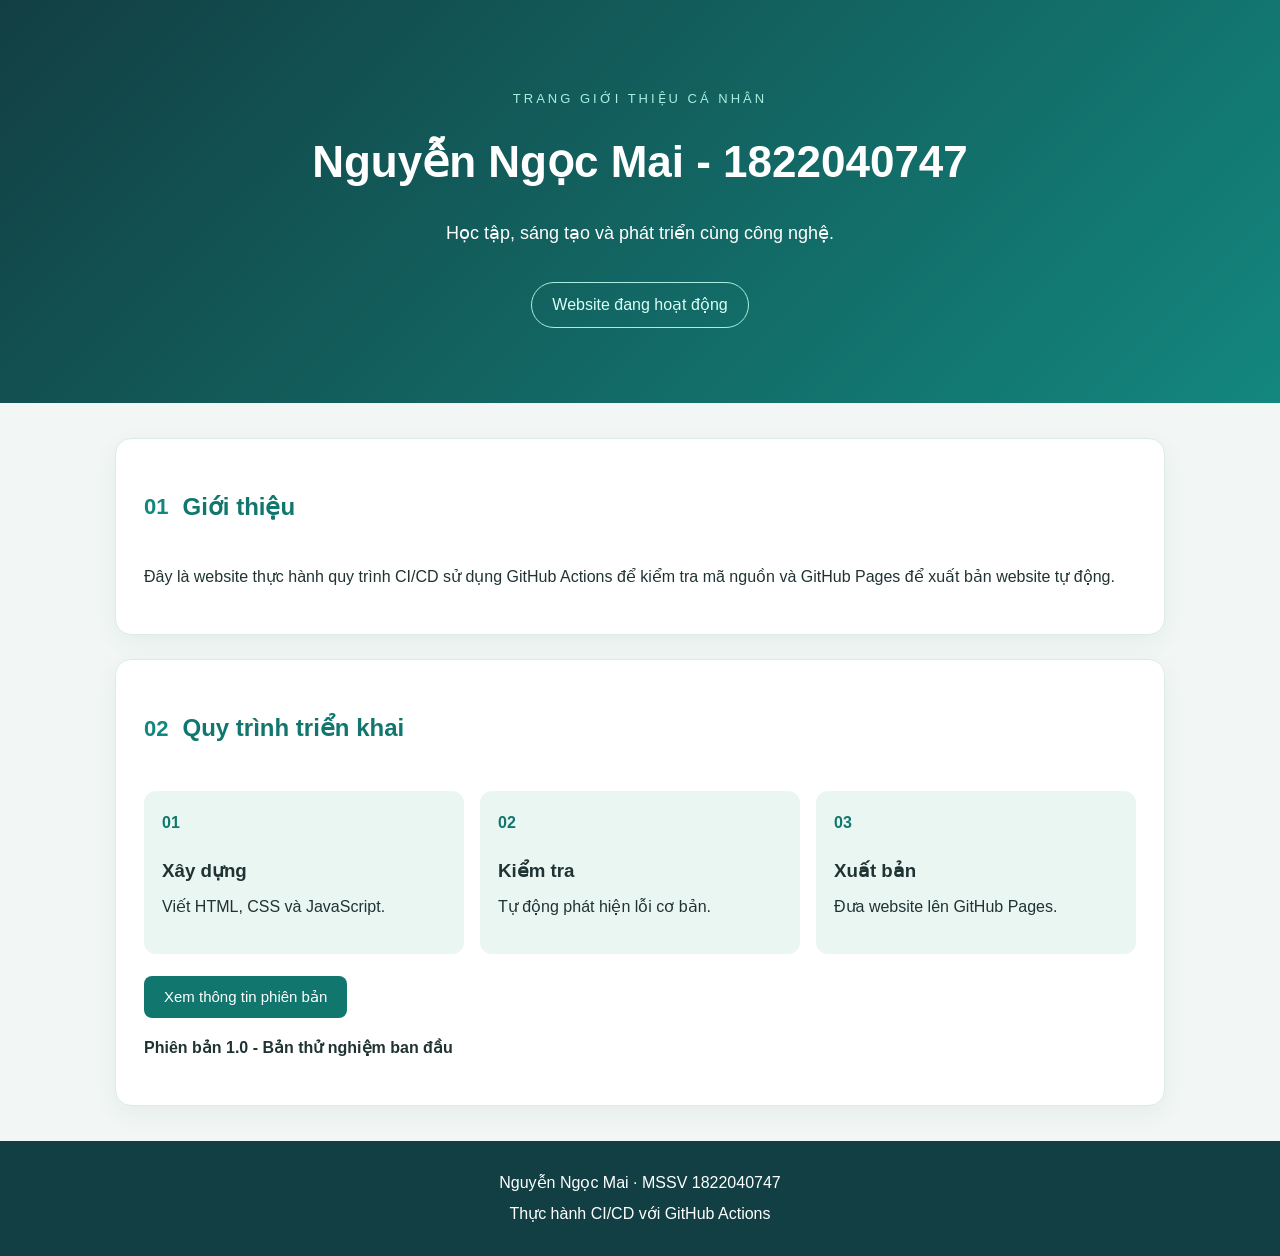
==== index.html @ bb543530 "Tao website ho so sinh vien" ====
<!DOCTYPE html>
<html lang="vi">
<head>
    <meta charset="UTF-8">
    <meta name="viewport" content="width=device-width, initial-scale=1.0">
    <title>Hồ sơ sinh viên - Nguyễn Ngọc Mai</title>
    <link rel="stylesheet" href="style.css">
    <script src="script.js" defer></script>
</head>
<body>
    <header class="hero">
        <div class="hero-content">
            <p class="eyebrow">TRANG GIỚI THIỆU CÁ NHÂN</p>
            <h1>Nguyễn Ngọc Mai - 1822040747</h1>
            <p class="subtitle">
                Học tập, sáng tạo và phát triển cùng công nghệ.
            </p>
            <span class="status" id="website-status">
                Website đang hoạt động
            </span>
        </div>
    </header>

    <main class="container">
        <section class="profile-card">
            <div class="section-heading">
                <span class="number">01</span>
                <h2>Giới thiệu</h2>
            </div>
            <p>
                Đây là website thực hành quy trình CI/CD sử dụng
                GitHub Actions để kiểm tra mã nguồn và GitHub Pages
                để xuất bản website tự động.
            </p>
        </section>

        <section class="profile-card">
            <div class="section-heading">
                <span class="number">02</span>
                <h2>Quy trình triển khai</h2>
            </div>

            <div class="steps">
                <div class="step">
                    <span>01</span>
                    <h3>Xây dựng</h3>
                    <p>Viết HTML, CSS và JavaScript.</p>
                </div>
                <div class="step">
                    <span>02</span>
                    <h3>Kiểm tra</h3>
                    <p>Tự động phát hiện lỗi cơ bản.</p>
                </div>
                <div class="step">
                    <span>03</span>
                    <h3>Xuất bản</h3>
                    <p>Đưa website lên GitHub Pages.</p>
                </div>
            </div>

            <button id="version-button" type="button">
                Xem thông tin phiên bản
            </button>
            <p id="version-info" aria-live="polite">
                Phiên bản 1.0 - Bản thử nghiệm ban đầu
            </p>
        </section>
    </main>

    <footer>
        <p>Nguyễn Ngọc Mai · MSSV 1822040747</p>
        <p>Thực hành CI/CD với GitHub Actions</p>
    </footer>
</body>
</html>
---- style.css ----
/* Thiết lập giao diện chung cho trang */
* {
    box-sizing: border-box;
}

body {
    margin: 0;
    font-family: Arial, Helvetica, sans-serif;
    color: #203333;
    background: #f2f7f5;
    line-height: 1.7;
}

.hero {
    padding: 75px 24px;
    background: linear-gradient(135deg, #123f43, #13877e);
    color: #ffffff;
    text-align: center;
}

.hero-content {
    max-width: 1000px;
    margin: auto;
}

.eyebrow {
    letter-spacing: 3px;
    font-size: 13px;
    color: #a9eee0;
}

h1 {
    margin: 15px 0;
    font-size: clamp(28px, 4vw, 44px);
}

.subtitle {
    font-size: 18px;
}

.status {
    display: inline-block;
    margin-top: 16px;
    padding: 8px 20px;
    border: 1px solid #a9eee0;
    border-radius: 24px;
    color: #d8fff6;
}

.container {
    width: min(1050px, 92%);
    margin: 35px auto;
}

.profile-card {
    padding: 28px;
    margin-bottom: 24px;
    background: #ffffff;
    border: 1px solid #dcebe6;
    border-radius: 16px;
    box-shadow: 0 8px 25px rgba(18, 63, 67, 0.06);
}

.section-heading {
    display: flex;
    align-items: center;
    gap: 14px;
}

.section-heading h2 {
    color: #11776e;
}

.number {
    color: #13877e;
    font-size: 22px;
    font-weight: bold;
}

.steps {
    display: grid;
    grid-template-columns: repeat(3, 1fr);
    gap: 16px;
    margin: 22px 0;
}

.step {
    padding: 18px;
    background: #eaf6f2;
    border-radius: 12px;
}

.step span {
    color: #11776e;
    font-weight: bold;
}

.step h3 {
    margin-bottom: 6px;
}

.step p {
    margin-top: 0;
}

button {
    padding: 12px 20px;
    border: none;
    border-radius: 8px;
    background: #11776e;
    color: white;
    font-size: 15px;
    cursor: pointer;
}

button:hover {
    background: #0c5d56;
}

#version-info {
    font-weight: bold;
}

footer {
    padding: 24px;
    text-align: center;
    background: #123f43;
    color: #ffffff;
}

footer p {
    margin: 4px;
}

@media (max-width: 650px) {
    .steps {
        grid-template-columns: 1fr;
    }

    .profile-card {
        padding: 20px;
    }
}
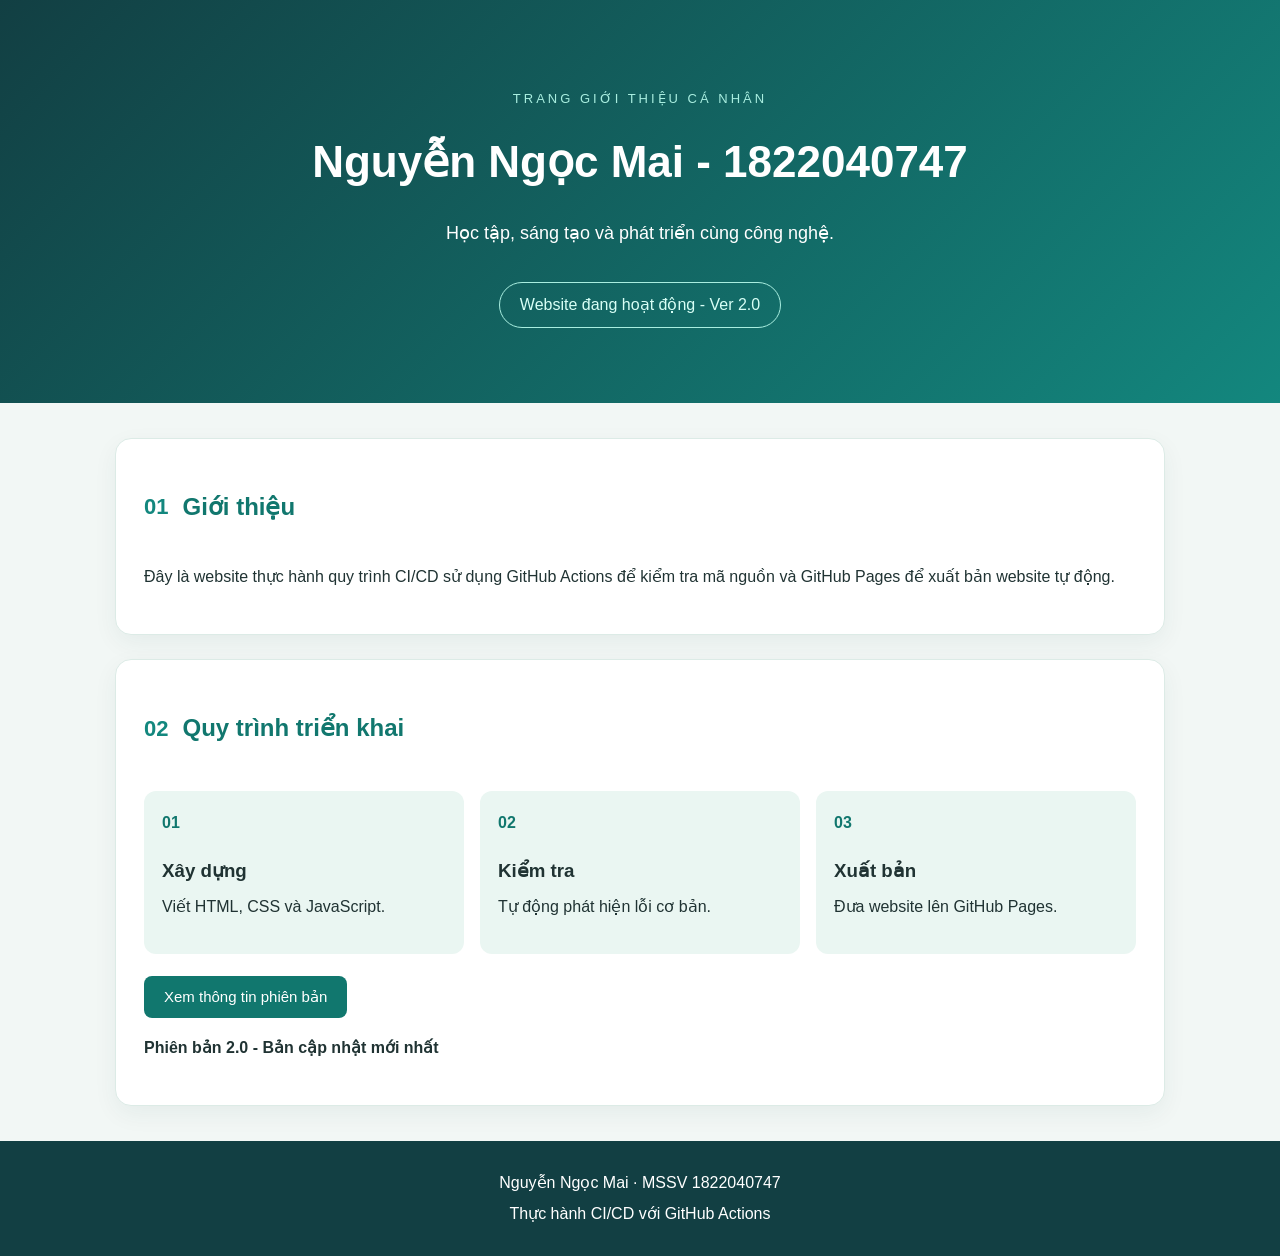
==== commit 1bfa9073: "Sua title va cap nhat website phien ban 2.0" ====
--- a/index.html
+++ b/index.html
@@ -17,7 +17,7 @@
                 Học tập, sáng tạo và phát triển cùng công nghệ.
             </p>
             <span class="status" id="website-status">
-                Website đang hoạt động
+                Website đang hoạt động - Ver 2.0
             </span>
         </div>
     </header>
@@ -63,7 +63,7 @@
                 Xem thông tin phiên bản
             </button>
             <p id="version-info" aria-live="polite">
-                Phiên bản 1.0 - Bản thử nghiệm ban đầu
+                Phiên bản 2.0 - Bản cập nhật mới nhất
             </p>
         </section>
     </main>
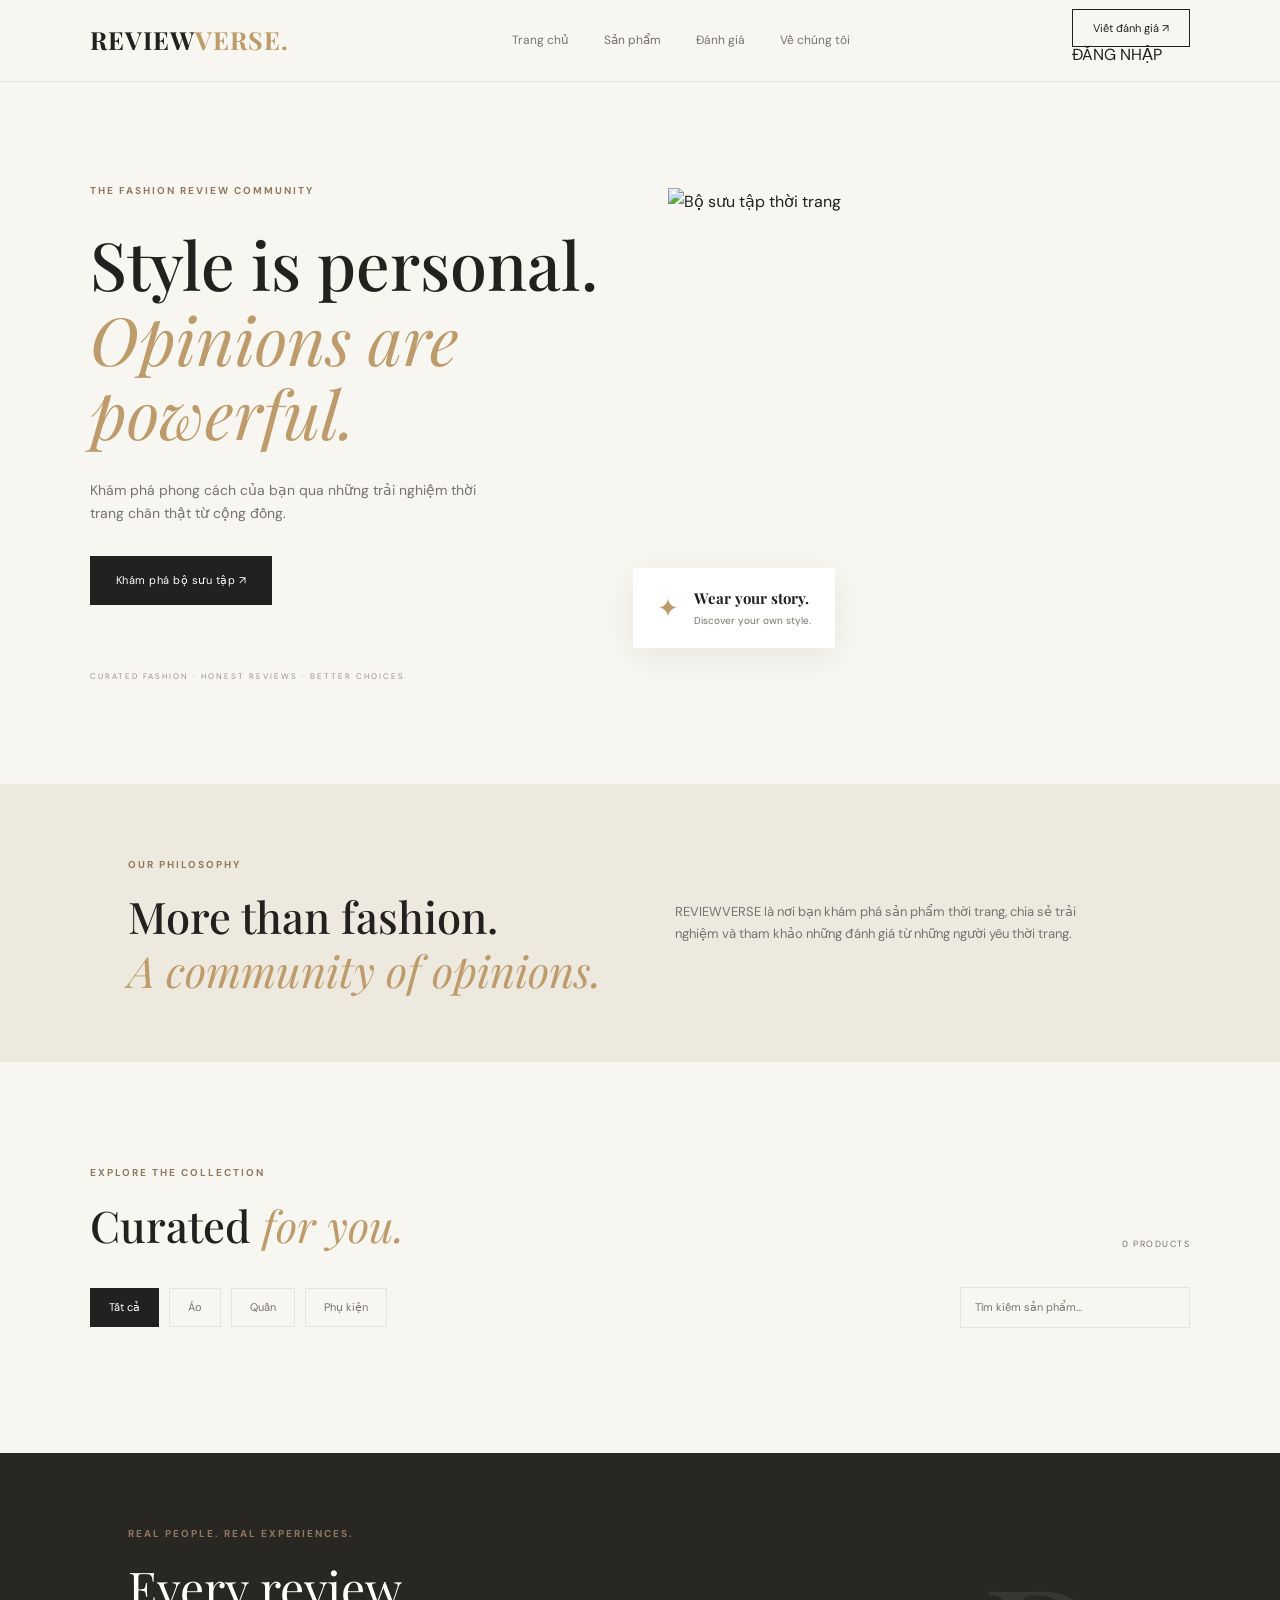
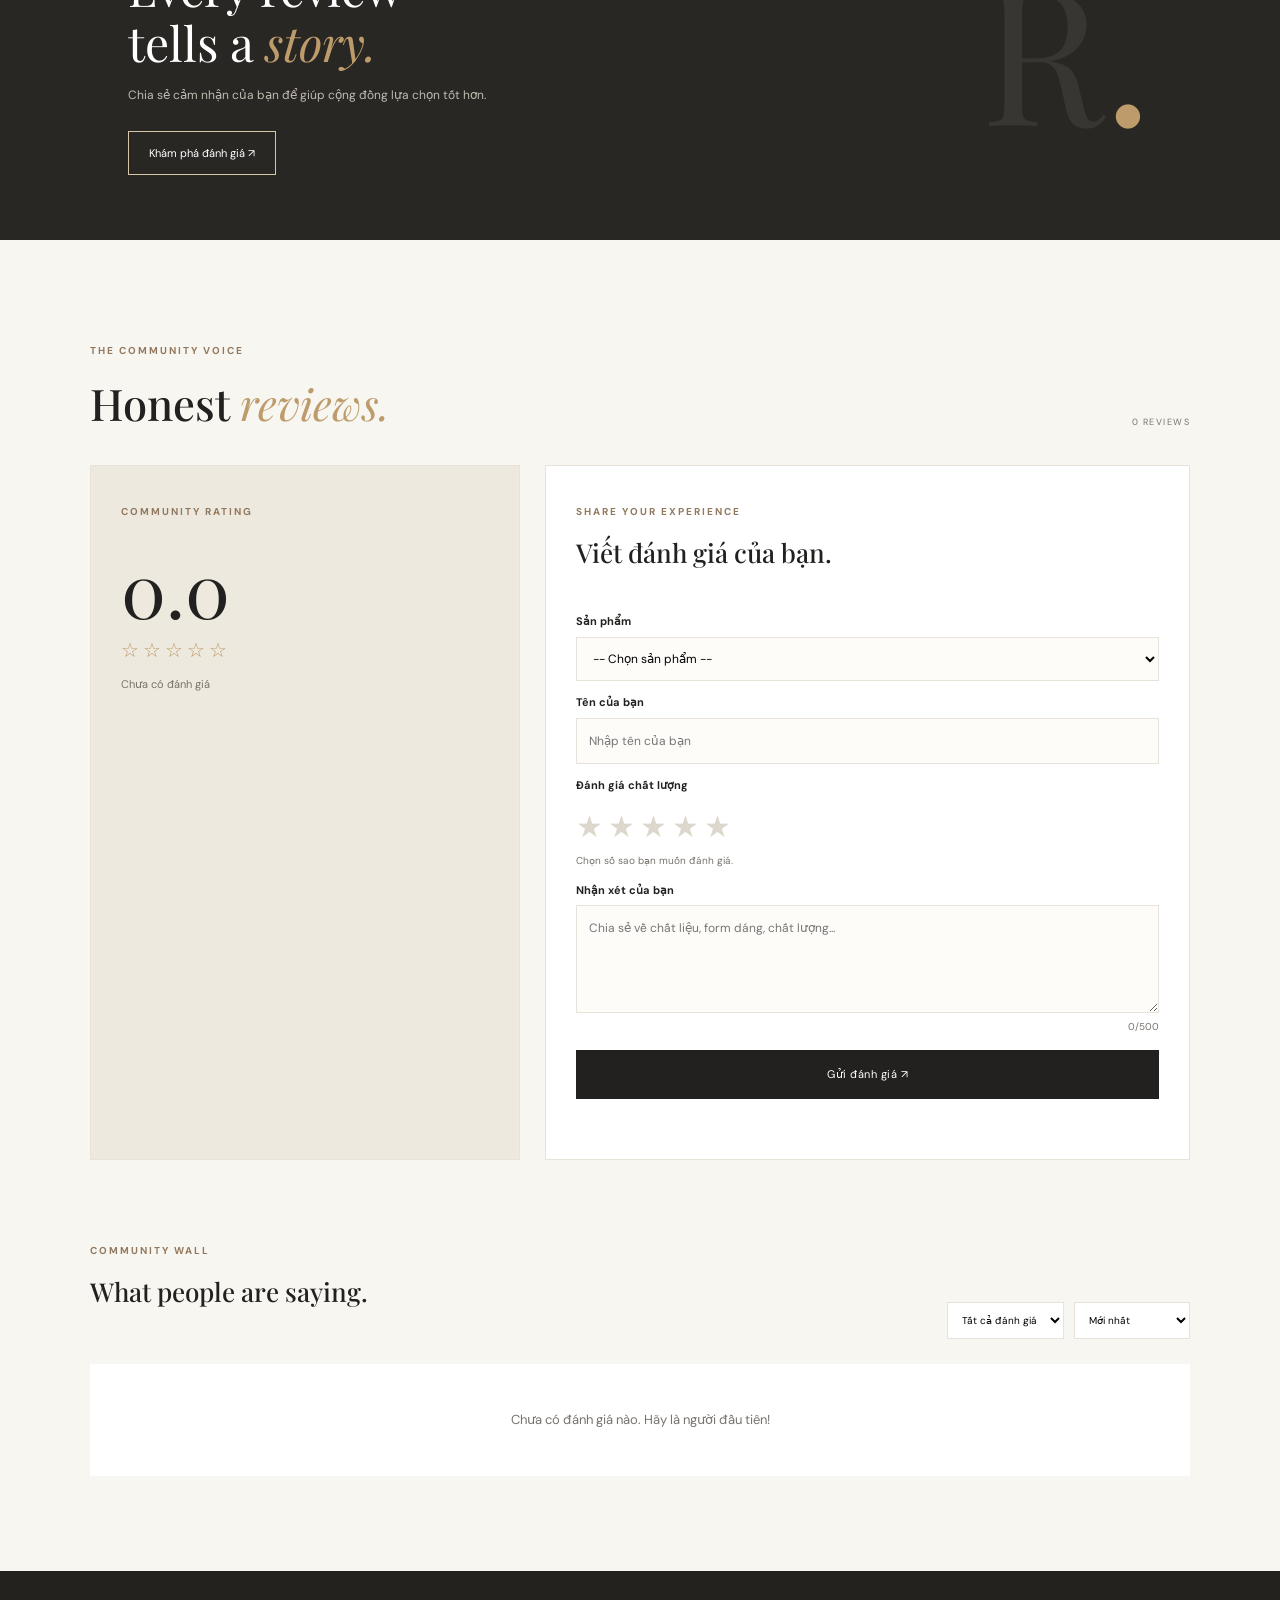
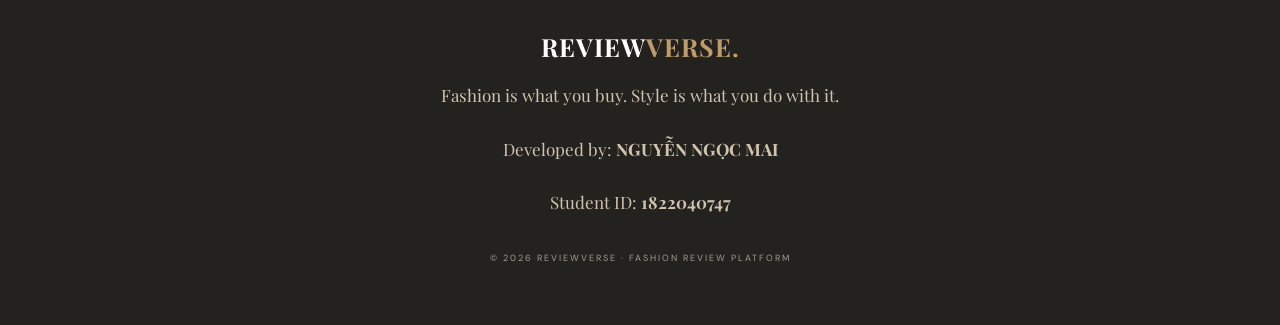
==== commit 4be6b981: "Update REVIEWVERSE website" ====
--- a/index.html
+++ b/index.html
@@ -4,73 +4,546 @@
 <head>
     <meta charset="UTF-8">
     <meta name="viewport" content="width=device-width, initial-scale=1.0">
-    <title>Hồ sơ sinh viên - Nguyễn Ngọc Mai</title>
-    <link rel="stylesheet" href="style.css">
-    <script src="script.js" defer></script>
+
+    <meta name="description" content="REVIEWVERSE - Khám phá thời trang và đánh giá sản phẩm từ cộng đồng.">
+
+    <meta name="author" content="Nguyễn Ngọc Mai - 1822040747">
+
+    <title>REVIEWVERSE | Nguyễn Ngọc Mai - 1822040747</title>
+
+    <link rel="preconnect" href="https://fonts.googleapis.com">
+    <link rel="preconnect" href="https://fonts.gstatic.com" crossorigin>
+
+    <link href="https://fonts.googleapis.com/css2?family=DM+Sans:wght@400;500;600;700;800&family=Playfair+Display:wght@400;500;600;700&display=swap" rel="stylesheet">
+
+    <link rel="stylesheet" href="css/style.css">
+<script src="js/data.js" defer></script>
+<script src="js/storage.js" defer></script>
+<script src="js/session.js" defer></script>
+<script src="js/app.js" defer></script>
 </head>
+
 <body>
-    <header class="hero">
+
+<!-- HEADER -->
+
+<!-- HEADER -->
+<header class="header">
+
+    <a href="#home" class="logo">
+        REVIEW<span>VERSE.</span>
+    </a>
+
+    <nav class="navigation" id="navigation">
+        <a href="#home">Trang chủ</a>
+        <a href="#products">Sản phẩm</a>
+        <a href="#reviews">Đánh giá</a>
+        <a href="#about">Về chúng tôi</a>
+    </nav>
+
+    <div class="header-right">
+
+        <a href="#reviews" class="header-action">
+            Viết đánh giá ↗
+        </a>
+
+        <!-- ĐĂNG NHẬP / TÀI KHOẢN -->
+        <div class="auth-navigation" id="auth-navigation">
+            <a href="login.html" class="login-link">
+                ĐĂNG NHẬP
+            </a>
+        </div>
+
+    </div>
+
+    <button
+        class="menu-toggle"
+        id="menu-toggle"
+        type="button"
+        aria-label="Mở menu"
+    >
+        ☰
+    </button>
+
+</header>
+
+
+<main>
+
+    <!-- HERO -->
+    <section class="hero" id="home">
+
         <div class="hero-content">
-            <p class="eyebrow">TRANG GIỚI THIỆU CÁ NHÂN</p>
-            <h1>Nguyễn Ngọc Mai - 1822040747</h1>
-            <p class="subtitle">
-                Học tập, sáng tạo và phát triển cùng công nghệ.
+            <p class="eyebrow">THE FASHION REVIEW COMMUNITY</p>
+
+            <h1>
+                Style is personal.<br>
+                <em>Opinions are powerful.</em>
+            </h1>
+
+            <p class="hero-description">
+                Khám phá phong cách của bạn qua những trải nghiệm
+                thời trang chân thật từ cộng đồng.
             </p>
-            <span class="status" id="website-status">
-                Website đang hoạt động - Ver 2.0
+
+            <a href="#products" class="primary-button">
+                Khám phá bộ sưu tập ↗
+            </a>
+
+            <div class="hero-note">
+                CURATED FASHION · HONEST REVIEWS · BETTER CHOICES
+            </div>
+        </div>
+
+        <div class="hero-image">
+            <img
+                src="https://images.unsplash.com/photo-1483985988355-763728e1935b?w=1000&auto=format&fit=crop&q=85"
+                alt="Bộ sưu tập thời trang"
+            >
+
+            <div class="floating-note">
+                <span>✦</span>
+
+                <div>
+                    <strong>Wear your story.</strong>
+                    <small>Discover your own style.</small>
+                </div>
+            </div>
+        </div>
+
+    </section>
+
+    <!-- INTRODUCTION -->
+    <section class="intro-strip" id="about">
+
+        <div>
+            <span class="section-label">OUR PHILOSOPHY</span>
+
+            <h2>
+                More than fashion.<br>
+                <em>A community of opinions.</em>
+            </h2>
+        </div>
+
+        <p>
+            REVIEWVERSE là nơi bạn khám phá sản phẩm thời trang,
+            chia sẻ trải nghiệm và tham khảo những đánh giá
+            từ những người yêu thời trang.
+        </p>
+
+    </section>
+
+    <!-- PRODUCTS -->
+    <section class="products-section" id="products">
+
+        <div class="section-heading">
+            <div>
+                <span class="section-label">EXPLORE THE COLLECTION</span>
+                <h2>Curated <em>for you.</em></h2>
+            </div>
+
+            <span class="product-total" id="product-total">
+                0 PRODUCTS
             </span>
         </div>
-    </header>
-
-    <main class="container">
-        <section class="profile-card">
-            <div class="section-heading">
-                <span class="number">01</span>
-                <h2>Giới thiệu</h2>
-            </div>
+
+        <!-- SEARCH AND CATEGORY -->
+        <div class="product-toolbar">
+
+            <div class="category-tabs" id="category-tabs">
+                <button class="category-btn active" data-category="all">
+                    Tất cả
+                </button>
+
+                <button class="category-btn" data-category="shirt">
+                    Áo
+                </button>
+
+                <button class="category-btn" data-category="pants">
+                    Quần
+                </button>
+
+                <button class="category-btn" data-category="accessory">
+                    Phụ kiện
+                </button>
+            </div>
+
+            <input
+                type="search"
+                id="search-input"
+                placeholder="Tìm kiếm sản phẩm..."
+                aria-label="Tìm sản phẩm"
+            >
+
+        </div>
+
+        <!-- PRODUCT LIST -->
+        <div class="product-grid" id="product-grid">
+            <!-- JavaScript hiển thị sản phẩm -->
+        </div>
+
+    </section>
+
+    <!-- REVIEW BANNER -->
+    <section class="review-banner">
+
+        <div>
+            <span class="section-label">
+                REAL PEOPLE. REAL EXPERIENCES.
+            </span>
+
+            <h2>
+                Every review<br>
+                tells a <em>story.</em>
+            </h2>
+
             <p>
-                Đây là website thực hành quy trình CI/CD sử dụng
-                GitHub Actions để kiểm tra mã nguồn và GitHub Pages
-                để xuất bản website tự động.
+                Chia sẻ cảm nhận của bạn để giúp cộng đồng lựa chọn tốt hơn.
             </p>
-        </section>
-
-        <section class="profile-card">
-            <div class="section-heading">
-                <span class="number">02</span>
-                <h2>Quy trình triển khai</h2>
-            </div>
-
-            <div class="steps">
-                <div class="step">
-                    <span>01</span>
-                    <h3>Xây dựng</h3>
-                    <p>Viết HTML, CSS và JavaScript.</p>
+
+            <a href="#reviews" class="light-button">
+                Khám phá đánh giá ↗
+            </a>
+        </div>
+
+        <div class="banner-symbol">
+            R<span>.</span>
+        </div>
+
+    </section>
+
+    <!-- REVIEWS -->
+    <section class="reviews-section" id="reviews">
+
+        <div class="section-heading">
+            <div>
+                <span class="section-label">THE COMMUNITY VOICE</span>
+                <h2>Honest <em>reviews.</em></h2>
+            </div>
+
+            <span class="review-total" id="review-total">
+                0 REVIEWS
+            </span>
+        </div>
+
+        <div class="review-layout">
+
+            <!-- RATING SUMMARY -->
+            <aside class="rating-summary">
+
+                <span class="section-label">
+                    COMMUNITY RATING
+                </span>
+
+                <div class="average-score" id="average-score">
+                    0.0
                 </div>
-                <div class="step">
-                    <span>02</span>
-                    <h3>Kiểm tra</h3>
-                    <p>Tự động phát hiện lỗi cơ bản.</p>
+
+                <div class="average-stars" id="average-stars">
+                    ☆☆☆☆☆
                 </div>
-                <div class="step">
-                    <span>03</span>
-                    <h3>Xuất bản</h3>
-                    <p>Đưa website lên GitHub Pages.</p>
-                </div>
-            </div>
-
-            <button id="version-button" type="button">
-                Xem thông tin phiên bản
+
+                <p id="average-count">
+                    Chưa có đánh giá
+                </p>
+
+                <div
+                    class="rating-breakdown"
+                    id="rating-breakdown"
+                ></div>
+
+            </aside>
+
+            <!-- REVIEW FORM -->
+            <div class="review-form-card">
+
+                <span class="section-label">
+                    SHARE YOUR EXPERIENCE
+                </span>
+
+                <h3>Viết đánh giá của bạn.</h3>
+
+                <form id="review-form">
+
+                    <label for="review-product">
+                        Sản phẩm
+                    </label>
+
+                    <select
+                        id="review-product"
+                        name="productId"
+                        required
+                    >
+                        <option value="">
+                            -- Chọn sản phẩm --
+                        </option>
+                    </select>
+
+                    <label for="review-name">
+                        Tên của bạn
+                    </label>
+
+                    <input
+                        id="review-name"
+                        name="name"
+                        type="text"
+                        maxlength="40"
+                        placeholder="Nhập tên của bạn"
+                        required
+                    >
+
+                    <label>
+                        Đánh giá chất lượng
+                    </label>
+
+                    <div class="star-input">
+
+                        <input
+                            type="radio"
+                            id="star5"
+                            name="rating"
+                            value="5"
+                            required
+                        >
+                        <label for="star5">★</label>
+
+                        <input
+                            type="radio"
+                            id="star4"
+                            name="rating"
+                            value="4"
+                        >
+                        <label for="star4">★</label>
+
+                        <input
+                            type="radio"
+                            id="star3"
+                            name="rating"
+                            value="3"
+                        >
+                        <label for="star3">★</label>
+
+                        <input
+                            type="radio"
+                            id="star2"
+                            name="rating"
+                            value="2"
+                        >
+                        <label for="star2">★</label>
+
+                        <input
+                            type="radio"
+                            id="star1"
+                            name="rating"
+                            value="1"
+                        >
+                        <label for="star1">★</label>
+
+                    </div>
+
+                    <p class="rating-hint" id="rating-hint">
+                        Chọn số sao bạn muốn đánh giá.
+                    </p>
+
+                    <label for="review-content">
+                        Nhận xét của bạn
+                    </label>
+
+                    <textarea
+                        id="review-content"
+                        name="content"
+                        rows="4"
+                        maxlength="500"
+                        placeholder="Chia sẻ về chất liệu, form dáng, chất lượng..."
+                        required
+                    ></textarea>
+
+                    <div
+                        class="character-count"
+                        id="character-count"
+                    >
+                        0/500
+                    </div>
+
+                    <button
+                        type="submit"
+                        class="primary-button submit-button"
+                    >
+                        Gửi đánh giá ↗
+                    </button>
+
+                    <p
+                        class="form-message"
+                        id="form-message"
+                        role="status"
+                    ></p>
+
+                </form>
+
+            </div>
+
+        </div>
+
+        <!-- REVIEW LIST HEADER -->
+        <div class="review-list-header">
+
+            <div>
+                <span class="section-label">
+                    COMMUNITY WALL
+                </span>
+
+                <h3>What people are saying.</h3>
+            </div>
+
+            <div class="review-filters">
+
+                <select
+                    id="review-filter"
+                    aria-label="Lọc theo số sao"
+                >
+                    <option value="all">
+                        Tất cả đánh giá
+                    </option>
+
+                    <option value="5">5 sao</option>
+                    <option value="4">4 sao</option>
+                    <option value="3">3 sao</option>
+                    <option value="2">2 sao</option>
+                    <option value="1">1 sao</option>
+                </select>
+
+                <select
+                    id="review-sort"
+                    aria-label="Sắp xếp đánh giá"
+                >
+                    <option value="newest">
+                        Mới nhất
+                    </option>
+
+                    <option value="highest">
+                        Điểm cao nhất
+                    </option>
+
+                    <option value="lowest">
+                        Điểm thấp nhất
+                    </option>
+
+                    <option value="helpful">
+                        Hữu ích nhất
+                    </option>
+                </select>
+
+            </div>
+
+        </div>
+
+        <!-- REVIEW LIST -->
+        <div class="review-list" id="review-list">
+
+            <div class="empty-state">
+                Chưa có đánh giá nào. Hãy là người đầu tiên!
+            </div>
+
+        </div>
+
+    </section>
+
+</main>
+
+<!-- FOOTER -->
+<footer class="footer">
+
+    <a href="#home" class="logo">
+        REVIEW<span>VERSE.</span>
+    </a>
+
+    <p>
+        Fashion is what you buy. Style is what you do with it.
+    </p>
+
+    <div class="author-info">
+        <p>
+            Developed by:
+            <strong>NGUYỄN NGỌC MAI</strong>
+        </p>
+
+        <p>
+            Student ID:
+            <strong>1822040747</strong>
+        </p>
+    </div>
+
+    <small>
+        © 2026 REVIEWVERSE · FASHION REVIEW PLATFORM
+    </small>
+
+</footer>
+
+<!-- PRODUCT DETAIL MODAL -->
+<div
+    class="modal"
+    id="product-modal"
+    aria-hidden="true"
+>
+
+    <div
+        class="modal-backdrop"
+        id="modal-backdrop"
+    ></div>
+
+    <div
+        class="modal-content"
+        role="dialog"
+        aria-modal="true"
+        aria-labelledby="modal-name"
+    >
+
+        <button
+            class="modal-close"
+            id="modal-close"
+            aria-label="Đóng"
+        >
+            ×
+        </button>
+
+        <img
+            id="modal-image"
+            src=""
+            alt="Ảnh sản phẩm"
+        >
+
+        <div class="modal-info">
+
+            <span class="section-label">
+                PRODUCT DETAILS
+            </span>
+
+            <h2 id="modal-name"></h2>
+
+            <p
+                class="modal-price"
+                id="modal-price"
+            ></p>
+
+            <div
+                class="modal-rating"
+                id="modal-rating"
+            ></div>
+
+            <p id="modal-description"></p>
+
+            <button
+                class="primary-button"
+                id="modal-review-button"
+            >
+                Viết đánh giá ↗
             </button>
-            <p id="version-info" aria-live="polite">
-                Phiên bản 2.0 - Bản cập nhật mới nhất
-            </p>
-        </section>
-    </main>
-
-    <footer>
-        <p>Nguyễn Ngọc Mai · MSSV 1822040747</p>
-        <p>Thực hành CI/CD với GitHub Actions</p>
-    </footer>
+
+        </div>
+
+    </div>
+
+</div>
+
 </body>
 </html>
--- a/css/style.css
+++ b/css/style.css
@@ -0,0 +1,909 @@
+
+:root {
+    --black: #22211f;
+    --brown: #92785e;
+    --gold: #bd9b6b;
+    --cream: #f8f6f1;
+    --white: #ffffff;
+    --gray: #77736d;
+    --line: #e8e3da;
+}
+
+* {
+    box-sizing: border-box;
+    margin: 0;
+    padding: 0;
+}
+
+html {
+    scroll-behavior: smooth;
+}
+
+body {
+    font-family: "DM Sans", sans-serif;
+    background: var(--cream);
+    color: var(--black);
+    line-height: 1.7;
+}
+
+a {
+    color: inherit;
+    text-decoration: none;
+}
+
+button, input, select, textarea {
+    font: inherit;
+}
+
+button {
+    cursor: pointer;
+}
+
+img {
+    display: block;
+    max-width: 100%;
+}
+
+.header {
+    height: 82px;
+    padding: 0 7%;
+    display: flex;
+    align-items: center;
+    justify-content: space-between;
+    background: var(--cream);
+    border-bottom: 1px solid var(--line);
+    position: sticky;
+    top: 0;
+    z-index: 50;
+}
+
+.logo {
+    font-family: "Playfair Display", serif;
+    font-size: 25px;
+    font-weight: 700;
+    letter-spacing: 1px;
+}
+
+.logo span {
+    color: var(--gold);
+}
+
+.navigation {
+    display: flex;
+    gap: 35px;
+}
+
+.navigation a {
+    font-size: 12px;
+    color: var(--gray);
+    transition: .2s;
+}
+
+.navigation a:hover {
+    color: var(--gold);
+}
+
+.header-action {
+    padding: 11px 20px;
+    border: 1px solid var(--black);
+    font-size: 11px;
+    transition: .25s;
+}
+
+.header-action:hover {
+    background: var(--black);
+    color: white;
+}
+
+.menu-toggle {
+    display: none;
+    border: 0;
+    background: none;
+    font-size: 25px;
+}
+
+.hero {
+    display: grid;
+    grid-template-columns: 1fr 1fr;
+    min-height: 600px;
+    padding: 65px 7%;
+    align-items: center;
+    gap: 55px;
+}
+
+.hero-content {
+    padding: 35px 0;
+}
+
+.eyebrow, .section-label {
+    font-size: 10px;
+    letter-spacing: 2px;
+    color: var(--brown);
+    font-weight: 700;
+}
+
+.hero h1 {
+    font-family: "Playfair Display", serif;
+    font-size: clamp(42px, 5.2vw, 72px);
+    line-height: 1.12;
+    font-weight: 500;
+    margin: 28px 0;
+}
+
+.hero h1 em, h2 em {
+    color: var(--gold);
+    font-weight: 400;
+}
+
+.hero-description {
+    color: var(--gray);
+    font-size: 14px;
+    max-width: 420px;
+    margin-bottom: 30px;
+}
+
+.primary-button {
+    display: inline-block;
+    border: 1px solid var(--black);
+    background: var(--black);
+    color: white;
+    padding: 14px 25px;
+    font-size: 11px;
+    letter-spacing: .5px;
+    transition: .25s;
+}
+
+.primary-button:hover {
+    background: var(--gold);
+    border-color: var(--gold);
+    transform: translateY(-2px);
+}
+
+.hero-note {
+    margin-top: 65px;
+    font-size: 8px;
+    letter-spacing: 2px;
+    color: #999188;
+}
+
+.hero-image {
+    position: relative;
+    height: 490px;
+}
+
+.hero-image img {
+    width: 100%;
+    height: 100%;
+    object-fit: cover;
+}
+
+.floating-note {
+    position: absolute;
+    left: -35px;
+    bottom: 30px;
+    background: white;
+    padding: 18px 24px;
+    display: flex;
+    gap: 15px;
+    align-items: center;
+    box-shadow: 0 8px 35px #00000012;
+}
+
+.floating-note>span {
+    font-size: 26px;
+    color: var(--gold);
+}
+
+.floating-note strong, .floating-note small {
+    display: block;
+}
+
+.floating-note strong {
+    font-family: "Playfair Display", serif;
+    font-size: 15px;
+}
+
+.floating-note small {
+    color: var(--gray);
+    font-size: 10px;
+}
+
+.intro-strip {
+    padding: 65px 10%;
+    background: #eee9df;
+    display: grid;
+    grid-template-columns: 1fr 1fr;
+    gap: 70px;
+    align-items: center;
+}
+
+.intro-strip h2, .section-heading h2 {
+    font-family: "Playfair Display", serif;
+    font-size: clamp(29px, 3.4vw, 44px);
+    font-weight: 500;
+    line-height: 1.25;
+    margin-top: 13px;
+}
+
+.intro-strip>p {
+    color: var(--gray);
+    font-size: 13px;
+    max-width: 440px;
+}
+
+.products-section, .reviews-section {
+    padding: 95px 7%;
+}
+
+.section-heading {
+    display: flex;
+    justify-content: space-between;
+    align-items: end;
+    gap: 20px;
+    margin-bottom: 35px;
+}
+
+.product-total, .review-total {
+    font-size: 9px;
+    letter-spacing: 1.5px;
+    color: var(--gray);
+}
+
+.product-toolbar {
+    display: flex;
+    justify-content: space-between;
+    align-items: center;
+    gap: 20px;
+    margin-bottom: 30px;
+    flex-wrap: wrap;
+}
+
+.category-tabs {
+    display: flex;
+    gap: 10px;
+    flex-wrap: wrap;
+}
+
+.category-btn {
+    padding: 9px 18px;
+    border: 1px solid var(--line);
+    background: transparent;
+    color: var(--gray);
+    font-size: 11px;
+}
+
+.category-btn.active, .category-btn:hover {
+    background: var(--black);
+    border-color: var(--black);
+    color: white;
+}
+
+#search-input {
+    width: 230px;
+    padding: 10px 14px;
+    border: 1px solid var(--line);
+    background: transparent;
+    outline: none;
+    font-size: 11px;
+}
+
+#search-input:focus {
+    border-color: var(--gold);
+}
+
+.product-grid {
+    display: grid;
+    grid-template-columns: repeat(4, 1fr);
+    gap: 22px;
+}
+
+.product-card {
+    position: relative;
+    background: white;
+    overflow: hidden;
+    transition: .3s;
+}
+
+.product-card:hover {
+    transform: translateY(-5px);
+    box-shadow: 0 15px 35px #00000010;
+}
+
+.product-image {
+    height: 290px;
+    position: relative;
+    overflow: hidden;
+    background: #e9e4dc;
+}
+
+.product-image img {
+    width: 100%;
+    height: 100%;
+    object-fit: cover;
+    transition: transform .5s;
+}
+
+.product-card:hover .product-image img {
+    transform: scale(1.06);
+}
+
+.product-tag {
+    position: absolute;
+    top: 13px;
+    left: 13px;
+    background: white;
+    padding: 5px 10px;
+    font-size: 8px;
+    letter-spacing: 1px;
+}
+
+.product-info {
+    padding: 18px 16px 20px;
+}
+
+.product-category {
+    font-size: 9px;
+    letter-spacing: 1px;
+    color: var(--brown);
+}
+
+.product-info h3 {
+    font-family: "Playfair Display", serif;
+    font-size: 17px;
+    font-weight: 500;
+    margin: 5px 0;
+}
+
+.product-rating {
+    color: var(--gold);
+    font-size: 12px;
+}
+
+.product-rating small {
+    color: var(--gray);
+    font-size: 10px;
+    margin-left: 5px;
+}
+
+.product-bottom {
+    display: flex;
+    align-items: center;
+    justify-content: space-between;
+    margin-top: 12px;
+}
+
+.product-price {
+    font-weight: 700;
+    font-size: 13px;
+}
+
+.detail-button {
+    border: 0;
+    background: none;
+    color: var(--brown);
+    font-size: 11px;
+}
+
+.review-banner {
+    min-height: 330px;
+    padding: 65px 10%;
+    background: #292724;
+    color: white;
+    display: flex;
+    justify-content: space-between;
+    align-items: center;
+    overflow: hidden;
+}
+
+.review-banner h2 {
+    font-family: "Playfair Display", serif;
+    font-size: 48px;
+    line-height: 1.15;
+    font-weight: 400;
+    margin: 15px 0;
+}
+
+.review-banner p {
+    font-size: 12px;
+    color: #c0bbb2;
+    margin-bottom: 25px;
+}
+
+.light-button {
+    display: inline-block;
+    padding: 12px 20px;
+    border: 1px solid #d8c6a8;
+    color: white;
+    font-size: 11px;
+}
+
+.light-button:hover {
+    background: var(--gold);
+}
+
+.banner-symbol {
+    font-family: "Playfair Display", serif;
+    font-size: 190px;
+    color: #ffffff12;
+    line-height: 1;
+}
+
+.banner-symbol span {
+    color: #bd9b6b;
+}
+
+.review-layout {
+    display: grid;
+    grid-template-columns: .8fr 1.2fr;
+    gap: 25px;
+    margin-bottom: 75px;
+}
+
+.rating-summary, .review-form-card {
+    background: white;
+    padding: 30px;
+    border: 1px solid var(--line);
+}
+
+.rating-summary {
+    background: #eee9df;
+}
+
+.average-score {
+    font-family: "Playfair Display", serif;
+    font-size: 75px;
+    line-height: 1.2;
+    margin-top: 20px;
+}
+
+.average-stars {
+    color: var(--gold);
+    letter-spacing: 4px;
+    font-size: 20px;
+}
+
+#average-count {
+    color: var(--gray);
+    font-size: 11px;
+    margin: 8px 0 25px;
+}
+
+.rating-breakdown {
+    display: grid;
+    gap: 12px;
+}
+
+.rating-row {
+    display: grid;
+    grid-template-columns: 35px 1fr 25px;
+    align-items: center;
+    gap: 10px;
+    font-size: 10px;
+}
+
+.rating-bar {
+    height: 6px;
+    background: #d8d1c5;
+    overflow: hidden;
+}
+
+.rating-bar span {
+    display: block;
+    height: 100%;
+    background: var(--gold);
+}
+
+.review-form-card h3, .review-list-header h3 {
+    font-family: "Playfair Display", serif;
+    font-size: 26px;
+    font-weight: 500;
+    margin: 8px 0 25px;
+}
+
+#review-form {
+    display: flex;
+    flex-direction: column;
+}
+
+#review-form>label {
+    font-size: 11px;
+    font-weight: 700;
+    margin: 12px 0 6px;
+}
+
+#review-form input[type="text"],
+#review-form select,
+#review-form textarea {
+    width: 100%;
+    padding: 12px;
+    border: 1px solid var(--line);
+    background: #fdfcf9;
+    outline: none;
+    font-size: 12px;
+}
+
+#review-form input:focus,
+#review-form select:focus,
+#review-form textarea:focus {
+    border-color: var(--gold);
+}
+
+#review-form textarea {
+    resize: vertical;
+}
+
+.star-input {
+    display: flex;
+    flex-direction: row-reverse;
+    justify-content: flex-end;
+    width: fit-content;
+}
+
+.star-input input {
+    position: absolute;
+    opacity: 0;
+}
+
+.star-input label {
+    font-size: 30px;
+    color: #ddd7ce;
+    cursor: pointer;
+    padding-right: 5px;
+}
+
+.star-input label:hover,
+.star-input label:hover~label,
+.star-input input:checked~label {
+    color: var(--gold);
+}
+
+.rating-hint, .character-count {
+    font-size: 10px;
+    color: var(--gray);
+}
+
+.character-count {
+    text-align: right;
+    margin: 5px 0 15px;
+}
+
+.submit-button {
+    width: 100%;
+}
+
+.form-message {
+    color: #287c58;
+    font-size: 11px;
+    margin-top: 10px;
+    min-height: 20px;
+}
+
+.review-list-header {
+    display: flex;
+    justify-content: space-between;
+    align-items: end;
+    gap: 20px;
+    margin-bottom: 25px;
+}
+
+.review-filters {
+    display: flex;
+    gap: 10px;
+}
+
+.review-filters select {
+    padding: 10px;
+    border: 1px solid var(--line);
+    background: white;
+    font-size: 10px;
+}
+
+.review-list {
+    display: grid;
+    grid-template-columns: repeat(2, 1fr);
+    gap: 15px;
+}
+
+.review-card {
+    padding: 23px;
+    background: white;
+    border: 1px solid var(--line);
+}
+
+.review-card-header {
+    display: flex;
+    justify-content: space-between;
+    gap: 10px;
+}
+
+.review-author {
+    font-weight: 700;
+    font-size: 12px;
+}
+
+.review-product-name {
+    color: var(--brown);
+    font-size: 10px;
+}
+
+.review-card-stars {
+    color: var(--gold);
+    font-size: 13px;
+}
+
+.review-text {
+    color: #68635c;
+    font-size: 12px;
+    margin: 17px 0;
+    overflow-wrap: anywhere;
+}
+
+.review-card-footer {
+    display: flex;
+    justify-content: space-between;
+    align-items: center;
+    border-top: 1px solid var(--line);
+    padding-top: 12px;
+}
+
+.review-date {
+    color: #99928a;
+    font-size: 9px;
+}
+
+.helpful-button {
+    border: 1px solid var(--line);
+    padding: 6px 10px;
+    background: white;
+    font-size: 10px;
+    color: var(--brown);
+}
+
+.helpful-button.voted {
+    background: #eee9df;
+}
+
+.empty-state {
+    grid-column: 1/-1;
+    padding: 45px;
+    background: white;
+    text-align: center;
+    color: var(--gray);
+    font-size: 13px;
+}
+
+.footer {
+    padding: 55px 7%;
+    text-align: center;
+    background: #24221f;
+    color: white;
+}
+
+.footer p {
+    font-family: "Playfair Display", serif;
+    font-size: 17px;
+    margin: 12px 0 25px;
+    color: #d1c4af;
+}
+
+.footer small {
+    font-size: 9px;
+    letter-spacing: 2px;
+    color: #a39c91;
+}
+
+/* PRODUCT DETAIL MODAL */
+
+.modal {
+    display: none;
+    position: fixed;
+    inset: 0;
+    z-index: 100;
+    align-items: center;
+    justify-content: center;
+    padding: 20px;
+}
+
+.modal.open {
+    display: flex;
+}
+
+.modal-backdrop {
+    position: absolute;
+    inset: 0;
+    background: #171512bb;
+}
+
+.modal-content {
+    position: relative;
+    z-index: 1;
+    width: min(750px, 100%);
+    display: grid;
+    grid-template-columns: 1fr 1fr;
+    background: white;
+    max-height: 90vh;
+    overflow-y: auto;
+}
+
+.modal-content>img {
+    width: 100%;
+    height: 430px;
+    object-fit: cover;
+}
+
+.modal-info {
+    padding: 40px 30px;
+    align-self: center;
+}
+
+.modal-info h2 {
+    font-family: "Playfair Display", serif;
+    font-size: 28px;
+    font-weight: 500;
+    margin: 10px 0;
+}
+
+.modal-price {
+    font-weight: 700;
+    margin-bottom: 10px;
+}
+
+.modal-rating {
+    color: var(--gold);
+    margin-bottom: 15px;
+}
+
+.modal-info>p:last-of-type {
+    font-size: 12px;
+    color: var(--gray);
+    margin-bottom: 25px;
+}
+
+.modal-close {
+    position: absolute;
+    z-index: 2;
+    right: 10px;
+    top: 5px;
+    border: 0;
+    background: white;
+    width: 35px;
+    height: 35px;
+    font-size: 25px;
+}
+
+/* RESPONSIVE */
+
+@media (max-width: 950px) {
+    .product-grid {
+        grid-template-columns: repeat(2, 1fr);
+    }
+
+    .navigation {
+        gap: 15px;
+    }
+}
+
+@media (max-width: 700px) {
+    .header {
+        height: 70px;
+        padding: 0 5%;
+    }
+
+    .navigation {
+        display: none;
+        position: absolute;
+        top: 70px;
+        left: 0;
+        width: 100%;
+        background: var(--cream);
+        flex-direction: column;
+        padding: 20px 7%;
+        border-bottom: 1px solid var(--line);
+    }
+
+    .navigation.show {
+        display: flex;
+    }
+
+    .menu-toggle {
+        display: block;
+    }
+
+    .header-action {
+        display: none;
+    }
+
+    .hero {
+        grid-template-columns: 1fr;
+        padding: 35px 6%;
+        gap: 20px;
+    }
+
+    .hero-image {
+        height: 350px;
+    }
+
+    .floating-note {
+        left: 10px;
+    }
+
+    .intro-strip {
+        grid-template-columns: 1fr;
+        padding: 45px 7%;
+        gap: 20px;
+    }
+
+    .products-section, .reviews-section {
+        padding: 55px 6%;
+    }
+
+    .review-layout {
+        grid-template-columns: 1fr;
+    }
+
+    .review-list {
+        grid-template-columns: 1fr;
+    }
+
+    .review-list-header {
+        align-items: flex-start;
+        flex-direction: column;
+    }
+
+    .review-banner {
+        padding: 45px 7%;
+    }
+
+    .banner-symbol {
+        display: none;
+    }
+
+    .modal-content {
+        grid-template-columns: 1fr;
+    }
+
+    .modal-content>img {
+        height: 260px;
+    }
+}
+
+@media (max-width: 480px) {
+    .product-grid {
+        grid-template-columns: 1fr 1fr;
+        gap: 10px;
+    }
+
+    .product-image {
+        height: 220px;
+    }
+
+    .product-info {
+        padding: 12px;
+    }
+
+    .product-info h3 {
+        font-size: 14px;
+    }
+
+    .product-toolbar {
+        align-items: stretch;
+    }
+
+    #search-input {
+        width: 100%;
+    }
+
+    .review-filters {
+        width: 100%;
+        flex-direction: column;
+    }
+
+    .review-filters select {
+        width: 100%;
+    }
+
+    .section-heading h2 {
+        font-size: 30px;
+    }
+}
+
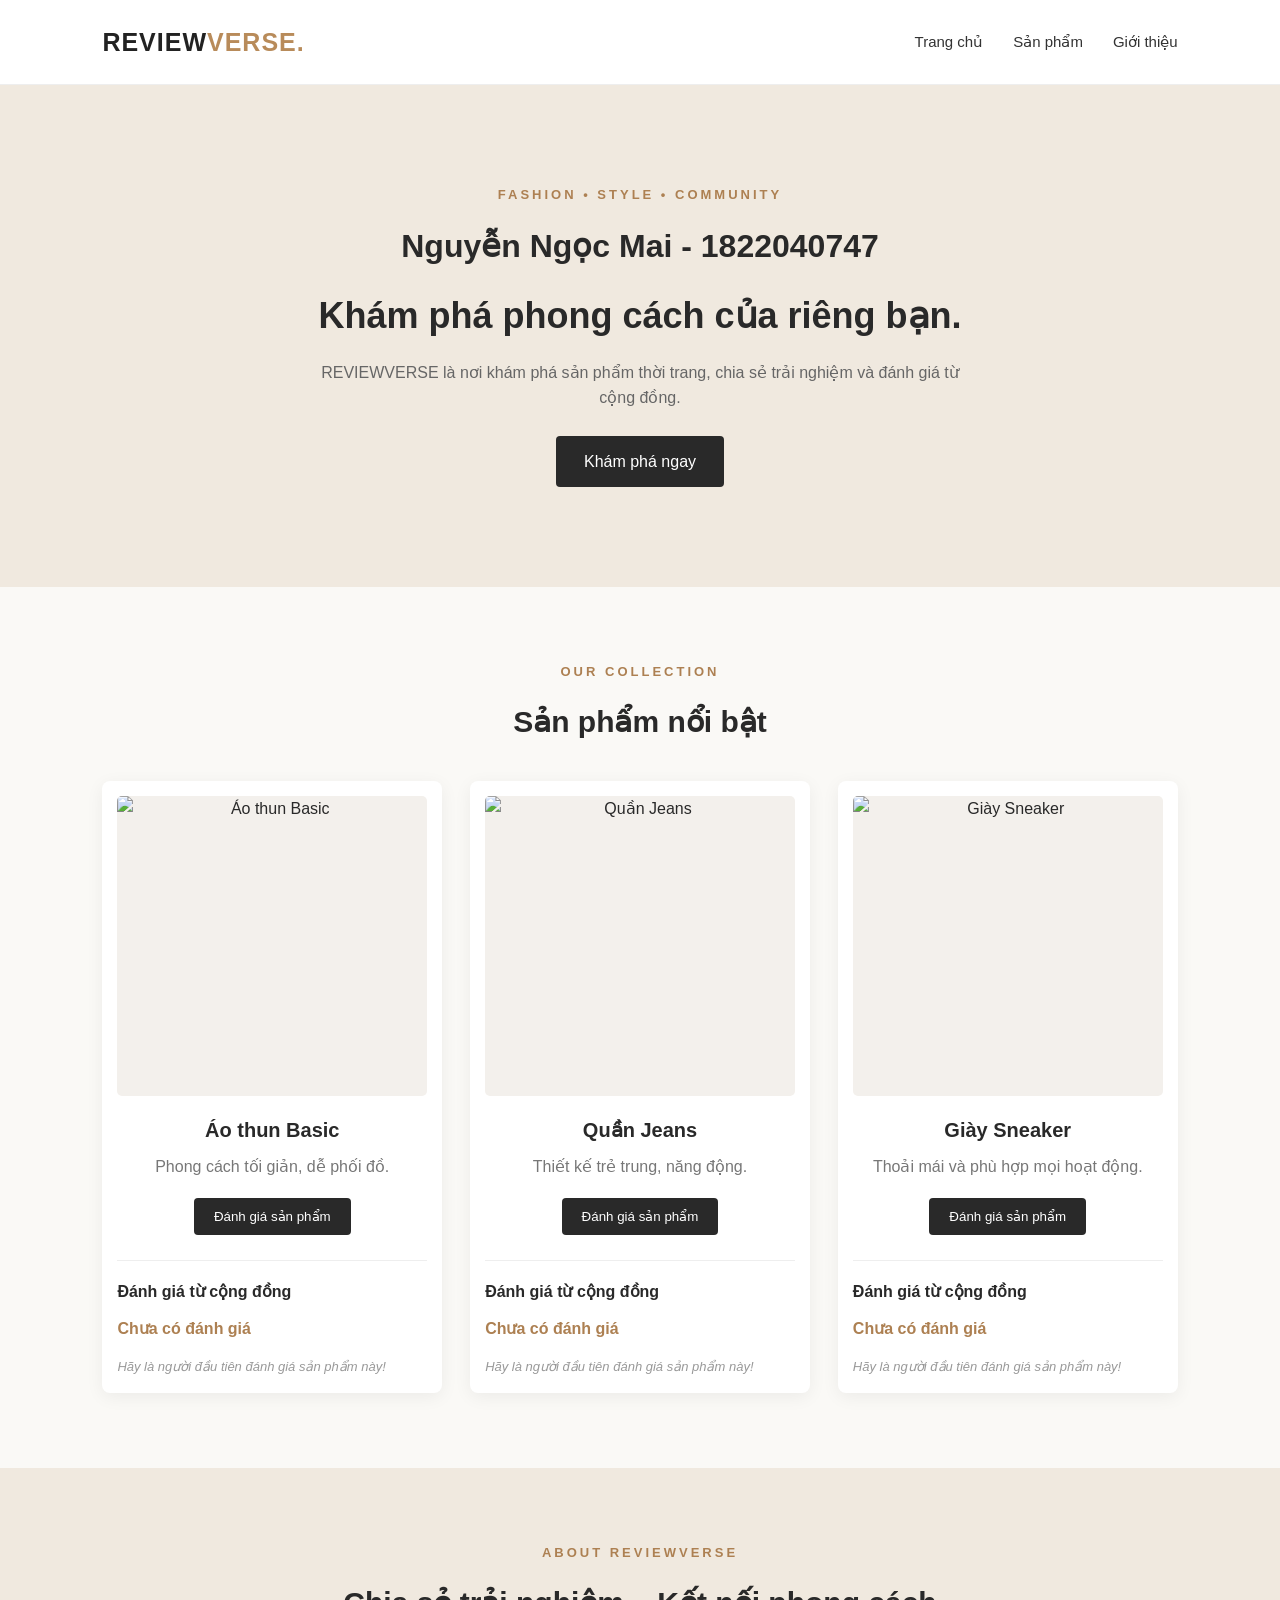
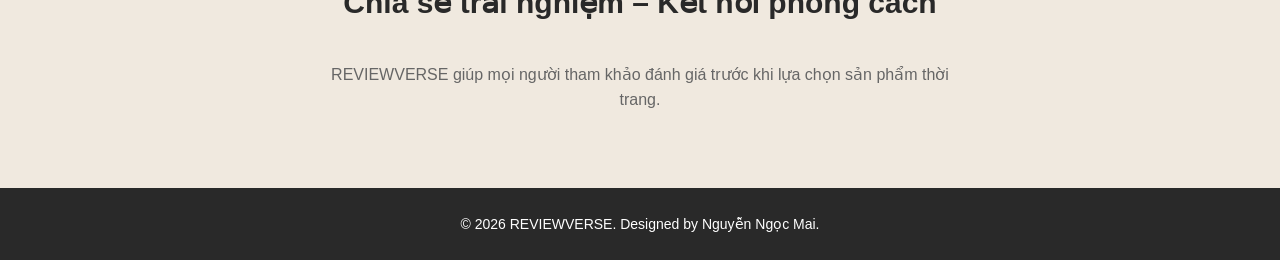
==== commit 6f5e4d9e: "Update REVIEWVERSE website and CI CD pipeline" ====
--- a/index.html
+++ b/index.html
@@ -4,546 +4,791 @@
 <head>
     <meta charset="UTF-8">
     <meta name="viewport" content="width=device-width, initial-scale=1.0">
-
     <meta name="description" content="REVIEWVERSE - Khám phá thời trang và đánh giá sản phẩm từ cộng đồng.">
-
-    <meta name="author" content="Nguyễn Ngọc Mai - 1822040747">
-
-    <title>REVIEWVERSE | Nguyễn Ngọc Mai - 1822040747</title>
-
-    <link rel="preconnect" href="https://fonts.googleapis.com">
-    <link rel="preconnect" href="https://fonts.gstatic.com" crossorigin>
-
-    <link href="https://fonts.googleapis.com/css2?family=DM+Sans:wght@400;500;600;700;800&family=Playfair+Display:wght@400;500;600;700&display=swap" rel="stylesheet">
-
-    <link rel="stylesheet" href="css/style.css">
-<script src="js/data.js" defer></script>
-<script src="js/storage.js" defer></script>
-<script src="js/session.js" defer></script>
-<script src="js/app.js" defer></script>
+    <title>REVIEWVERSE - Fashion Review</title>
+
+    <style>
+        * {
+            margin: 0;
+            padding: 0;
+            box-sizing: border-box;
+        }
+
+        html {
+            scroll-behavior: smooth;
+        }
+
+        body {
+            font-family: Arial, sans-serif;
+            color: #292929;
+            background: #faf9f6;
+            line-height: 1.6;
+        }
+
+        .header {
+            display: flex;
+            justify-content: space-between;
+            align-items: center;
+            padding: 22px 8%;
+            background: white;
+            border-bottom: 1px solid #eee;
+        }
+
+        .logo {
+            font-size: 25px;
+            font-weight: bold;
+            color: #222;
+            text-decoration: none;
+            letter-spacing: 1px;
+        }
+
+        .logo span {
+            color: #b88b5a;
+        }
+
+        nav {
+            display: flex;
+            gap: 30px;
+        }
+
+        nav a {
+            text-decoration: none;
+            color: #333;
+            font-size: 15px;
+        }
+
+        nav a:hover {
+            color: #b88b5a;
+        }
+
+        .hero {
+            text-align: center;
+            padding: 100px 20px;
+            background: #f0e9df;
+        }
+
+        .subtitle {
+            color: #ad8052;
+            font-size: 13px;
+            font-weight: bold;
+            letter-spacing: 3px;
+            margin-bottom: 15px;
+        }
+
+        .hero h1 {
+            font-size: 32px;
+            margin-bottom: 15px;
+        }
+
+        .hero h2 {
+            font-size: 36px;
+            margin-bottom: 15px;
+        }
+
+        .hero p:not(.subtitle) {
+            max-width: 650px;
+            margin: 0 auto 25px;
+            color: #666;
+        }
+
+        .button {
+            display: inline-block;
+            padding: 13px 28px;
+            background: #292929;
+            color: white;
+            text-decoration: none;
+            border-radius: 4px;
+        }
+
+        .button:hover {
+            background: #ad8052;
+        }
+
+        .products {
+            padding: 75px 8%;
+            text-align: center;
+        }
+
+        .products h2,
+        .about h2 {
+            font-size: 30px;
+            margin-bottom: 35px;
+        }
+
+        .product-grid {
+            display: grid;
+            grid-template-columns: repeat(3, 1fr);
+            gap: 28px;
+            max-width: 1100px;
+            margin: auto;
+        }
+
+        .product-card {
+            background: white;
+            padding: 15px;
+            border-radius: 8px;
+            box-shadow: 0 4px 18px rgba(0, 0, 0, 0.06);
+            overflow: hidden;
+        }
+
+        .product-image {
+            width: 100%;
+            height: 300px;
+            overflow: hidden;
+            border-radius: 5px;
+            background: #f3f0ec;
+            margin-bottom: 18px;
+        }
+
+        .product-image img {
+            width: 100%;
+            height: 100%;
+            object-fit: cover;
+            display: block;
+            transition: transform 0.4s;
+        }
+
+        .product-card:hover .product-image img {
+            transform: scale(1.05);
+        }
+
+        .product-card h3 {
+            font-size: 20px;
+            margin-bottom: 8px;
+        }
+
+        .product-card > p {
+            color: #777;
+            margin-bottom: 18px;
+        }
+
+        .review-button {
+            padding: 11px 20px;
+            background: #292929;
+            color: white;
+            border: none;
+            border-radius: 4px;
+            cursor: pointer;
+            transition: 0.3s;
+        }
+
+        .review-button:hover {
+            background: #ad8052;
+        }
+
+        /* KHU VỰC ĐÁNH GIÁ */
+
+        .review-area {
+            margin-top: 25px;
+            text-align: left;
+            border-top: 1px solid #eee;
+            padding-top: 18px;
+        }
+
+        .review-area h4 {
+            margin-bottom: 12px;
+            font-size: 16px;
+        }
+
+        .average-rating {
+            color: #ad8052;
+            margin-bottom: 15px;
+            font-weight: bold;
+        }
+
+        .review-form {
+            display: none;
+            background: #faf8f4;
+            padding: 15px;
+            border-radius: 6px;
+            margin-bottom: 18px;
+        }
+
+        .review-form.active {
+            display: block;
+        }
+
+        .review-form label {
+            display: block;
+            font-size: 13px;
+            font-weight: bold;
+            margin: 10px 0 5px;
+        }
+
+        .review-form input,
+        .review-form textarea {
+            width: 100%;
+            padding: 10px;
+            border: 1px solid #ddd;
+            border-radius: 4px;
+            font-family: Arial, sans-serif;
+            outline: none;
+        }
+
+        .review-form input:focus,
+        .review-form textarea:focus {
+            border-color: #ad8052;
+        }
+
+        .review-form textarea {
+            resize: vertical;
+            min-height: 85px;
+        }
+
+        .star-picker {
+            display: flex;
+            gap: 5px;
+            margin: 5px 0;
+        }
+
+        .star-picker button {
+            border: none;
+            background: none;
+            font-size: 28px;
+            color: #ccc;
+            cursor: pointer;
+        }
+
+        .star-picker button.selected {
+            color: #e5a52c;
+        }
+
+        .submit-review {
+            margin-top: 12px;
+            padding: 10px 18px;
+            background: #292929;
+            color: white;
+            border: none;
+            border-radius: 4px;
+            cursor: pointer;
+        }
+
+        .submit-review:hover {
+            background: #ad8052;
+        }
+
+        .review-list {
+            display: flex;
+            flex-direction: column;
+            gap: 12px;
+        }
+
+        .review-item {
+            padding: 12px;
+            background: #faf9f6;
+            border-radius: 5px;
+            border-left: 3px solid #b88b5a;
+            overflow-wrap: anywhere;
+        }
+
+        .review-item strong {
+            font-size: 14px;
+        }
+
+        .review-stars {
+            color: #e5a52c;
+            font-size: 14px;
+            margin: 3px 0;
+        }
+
+        .review-content {
+            font-size: 13px;
+            color: #666;
+        }
+
+        .review-date {
+            color: #999;
+            font-size: 11px;
+            margin-top: 5px;
+        }
+
+        .empty-review {
+            color: #999;
+            font-size: 13px;
+            font-style: italic;
+        }
+
+        .about {
+            padding: 75px 20px;
+            text-align: center;
+            background: #f0e9df;
+        }
+
+        .about p:not(.subtitle) {
+            max-width: 650px;
+            margin: auto;
+            color: #666;
+        }
+
+        footer {
+            padding: 25px;
+            text-align: center;
+            background: #292929;
+            color: white;
+            font-size: 14px;
+        }
+
+        @media (max-width: 768px) {
+            .header {
+                flex-direction: column;
+                gap: 15px;
+            }
+
+            nav {
+                gap: 18px;
+            }
+
+            .hero h1 {
+                font-size: 25px;
+            }
+
+            .hero h2 {
+                font-size: 27px;
+            }
+
+            .product-grid {
+                grid-template-columns: 1fr;
+                max-width: 400px;
+            }
+
+            .product-image {
+                height: 350px;
+            }
+        }
+    </style>
 </head>
 
 <body>
 
-<!-- HEADER -->
-
-<!-- HEADER -->
-<header class="header">
-
-    <a href="#home" class="logo">
-        REVIEW<span>VERSE.</span>
-    </a>
-
-    <nav class="navigation" id="navigation">
-        <a href="#home">Trang chủ</a>
-        <a href="#products">Sản phẩm</a>
-        <a href="#reviews">Đánh giá</a>
-        <a href="#about">Về chúng tôi</a>
-    </nav>
-
-    <div class="header-right">
-
-        <a href="#reviews" class="header-action">
-            Viết đánh giá ↗
-        </a>
-
-        <!-- ĐĂNG NHẬP / TÀI KHOẢN -->
-        <div class="auth-navigation" id="auth-navigation">
-            <a href="login.html" class="login-link">
-                ĐĂNG NHẬP
-            </a>
-        </div>
-
-    </div>
-
-    <button
-        class="menu-toggle"
-        id="menu-toggle"
-        type="button"
-        aria-label="Mở menu"
-    >
-        ☰
-    </button>
-
-</header>
-
-
-<main>
-
-    <!-- HERO -->
-    <section class="hero" id="home">
-
-        <div class="hero-content">
-            <p class="eyebrow">THE FASHION REVIEW COMMUNITY</p>
-
-            <h1>
-                Style is personal.<br>
-                <em>Opinions are powerful.</em>
-            </h1>
-
-            <p class="hero-description">
-                Khám phá phong cách của bạn qua những trải nghiệm
-                thời trang chân thật từ cộng đồng.
+    <header class="header">
+        <a href="#" class="logo">REVIEW<span>VERSE.</span></a>
+
+        <nav>
+            <a href="#home">Trang chủ</a>
+            <a href="#products">Sản phẩm</a>
+            <a href="#about">Giới thiệu</a>
+        </nav>
+    </header>
+
+    <main>
+
+        <section class="hero" id="home">
+            <p class="subtitle">FASHION • STYLE • COMMUNITY</p>
+
+            <h1>Nguyễn Ngọc Mai - 1822040747</h1>
+
+            <h2>Khám phá phong cách của riêng bạn.</h2>
+
+            <p>
+                REVIEWVERSE là nơi khám phá sản phẩm thời trang,
+                chia sẻ trải nghiệm và đánh giá từ cộng đồng.
             </p>
 
-            <a href="#products" class="primary-button">
-                Khám phá bộ sưu tập ↗
-            </a>
-
-            <div class="hero-note">
-                CURATED FASHION · HONEST REVIEWS · BETTER CHOICES
+            <a href="#products" class="button">Khám phá ngay</a>
+        </section>
+
+        <section class="products" id="products">
+            <p class="subtitle">OUR COLLECTION</p>
+            <h2>Sản phẩm nổi bật</h2>
+
+            <div class="product-grid">
+
+                <!-- SẢN PHẨM 1: ÁO -->
+                <article class="product-card" data-id="ao-basic">
+                    <div class="product-image">
+                        <img
+                            src="https://down-vn.img.susercontent.com/file/vn-11134201-7r98o-lpxvcvy5tp0242"
+                            alt="Áo thun Basic"
+                            loading="lazy"
+                        >
+                    </div>
+
+                    <h3>Áo thun Basic</h3>
+                    <p>Phong cách tối giản, dễ phối đồ.</p>
+
+                    <button class="review-button" type="button">
+                        Đánh giá sản phẩm
+                    </button>
+
+                    <div class="review-area">
+                        <h4>Đánh giá từ cộng đồng</h4>
+                        <div class="average-rating"></div>
+
+                        <form class="review-form">
+                            <label>Họ và tên</label>
+                            <input
+                                type="text"
+                                name="reviewer"
+                                placeholder="Nhập tên của bạn"
+                                maxlength="50"
+                                required
+                            >
+
+                            <label>Chọn số sao</label>
+                            <div class="star-picker">
+                                <button type="button" data-star="1">★</button>
+                                <button type="button" data-star="2">★</button>
+                                <button type="button" data-star="3">★</button>
+                                <button type="button" data-star="4">★</button>
+                                <button type="button" data-star="5">★</button>
+                            </div>
+
+                            <input type="hidden" name="rating" value="0">
+
+                            <label>Nội dung đánh giá</label>
+                            <textarea
+                                name="content"
+                                placeholder="Chia sẻ trải nghiệm của bạn..."
+                                maxlength="500"
+                                required
+                            ></textarea>
+
+                            <button class="submit-review" type="submit">
+                                Gửi đánh giá
+                            </button>
+                        </form>
+
+                        <div class="review-list"></div>
+                    </div>
+                </article>
+
+                <!-- SẢN PHẨM 2: QUẦN -->
+                <article class="product-card" data-id="quan-jeans">
+                    <div class="product-image">
+                        <img
+                            src="https://tiki.vn/blog/wp-content/uploads/2023/02/2qoG8H1wZEVuzsuAbBuAyL04uzNMoj7f1lz2eoXUmq6BsM5Ds79paQUL_Dl2Vj7goxTf6t2YBjcuGPdwWp6a6wSQ4-NkHtjaIfose6W6GM16Ce1T9P9giHtRJ-9D76TU-Q4ncXaWVXfAVXByM58au9c.jpg"
+                            alt="Quần Jeans"
+                            loading="lazy"
+                        >
+                    </div>
+
+                    <h3>Quần Jeans</h3>
+                    <p>Thiết kế trẻ trung, năng động.</p>
+
+                    <button class="review-button" type="button">
+                        Đánh giá sản phẩm
+                    </button>
+
+                    <div class="review-area">
+                        <h4>Đánh giá từ cộng đồng</h4>
+                        <div class="average-rating"></div>
+
+                        <form class="review-form">
+                            <label>Họ và tên</label>
+                            <input
+                                type="text"
+                                name="reviewer"
+                                placeholder="Nhập tên của bạn"
+                                maxlength="50"
+                                required
+                            >
+
+                            <label>Chọn số sao</label>
+                            <div class="star-picker">
+                                <button type="button" data-star="1">★</button>
+                                <button type="button" data-star="2">★</button>
+                                <button type="button" data-star="3">★</button>
+                                <button type="button" data-star="4">★</button>
+                                <button type="button" data-star="5">★</button>
+                            </div>
+
+                            <input type="hidden" name="rating" value="0">
+
+                            <label>Nội dung đánh giá</label>
+                            <textarea
+                                name="content"
+                                placeholder="Chia sẻ trải nghiệm của bạn..."
+                                maxlength="500"
+                                required
+                            ></textarea>
+
+                            <button class="submit-review" type="submit">
+                                Gửi đánh giá
+                            </button>
+                        </form>
+
+                        <div class="review-list"></div>
+                    </div>
+                </article>
+
+                <!-- SẢN PHẨM 3: GIÀY -->
+                <article class="product-card" data-id="giay-sneaker">
+                    <div class="product-image">
+                        <img
+                            src="https://cdn.vuahanghieu.com/unsafe/0x900/left/top/smart/filters:quality(90)/https://admin.vuahanghieu.com/upload/product/2023/06/giay-the-thao-asics-court-mz-cream-black-gum-1203a127-750-mau-kem-nau-size-37-64995ce8b9ad4-26062023163952.jpg"
+                            alt="Giày Sneaker"
+                            loading="lazy"
+                        >
+                    </div>
+
+                    <h3>Giày Sneaker</h3>
+                    <p>Thoải mái và phù hợp mọi hoạt động.</p>
+
+                    <button class="review-button" type="button">
+                        Đánh giá sản phẩm
+                    </button>
+
+                    <div class="review-area">
+                        <h4>Đánh giá từ cộng đồng</h4>
+                        <div class="average-rating"></div>
+
+                        <form class="review-form">
+                            <label>Họ và tên</label>
+                            <input
+                                type="text"
+                                name="reviewer"
+                                placeholder="Nhập tên của bạn"
+                                maxlength="50"
+                                required
+                            >
+
+                            <label>Chọn số sao</label>
+                            <div class="star-picker">
+                                <button type="button" data-star="1">★</button>
+                                <button type="button" data-star="2">★</button>
+                                <button type="button" data-star="3">★</button>
+                                <button type="button" data-star="4">★</button>
+                                <button type="button" data-star="5">★</button>
+                            </div>
+
+                            <input type="hidden" name="rating" value="0">
+
+                            <label>Nội dung đánh giá</label>
+                            <textarea
+                                name="content"
+                                placeholder="Chia sẻ trải nghiệm của bạn..."
+                                maxlength="500"
+                                required
+                            ></textarea>
+
+                            <button class="submit-review" type="submit">
+                                Gửi đánh giá
+                            </button>
+                        </form>
+
+                        <div class="review-list"></div>
+                    </div>
+                </article>
+
             </div>
-        </div>
-
-        <div class="hero-image">
-            <img
-                src="https://images.unsplash.com/photo-1483985988355-763728e1935b?w=1000&auto=format&fit=crop&q=85"
-                alt="Bộ sưu tập thời trang"
-            >
-
-            <div class="floating-note">
-                <span>✦</span>
-
-                <div>
-                    <strong>Wear your story.</strong>
-                    <small>Discover your own style.</small>
-                </div>
-            </div>
-        </div>
-
-    </section>
-
-    <!-- INTRODUCTION -->
-    <section class="intro-strip" id="about">
-
-        <div>
-            <span class="section-label">OUR PHILOSOPHY</span>
-
-            <h2>
-                More than fashion.<br>
-                <em>A community of opinions.</em>
-            </h2>
-        </div>
-
-        <p>
-            REVIEWVERSE là nơi bạn khám phá sản phẩm thời trang,
-            chia sẻ trải nghiệm và tham khảo những đánh giá
-            từ những người yêu thời trang.
-        </p>
-
-    </section>
-
-    <!-- PRODUCTS -->
-    <section class="products-section" id="products">
-
-        <div class="section-heading">
-            <div>
-                <span class="section-label">EXPLORE THE COLLECTION</span>
-                <h2>Curated <em>for you.</em></h2>
-            </div>
-
-            <span class="product-total" id="product-total">
-                0 PRODUCTS
-            </span>
-        </div>
-
-        <!-- SEARCH AND CATEGORY -->
-        <div class="product-toolbar">
-
-            <div class="category-tabs" id="category-tabs">
-                <button class="category-btn active" data-category="all">
-                    Tất cả
-                </button>
-
-                <button class="category-btn" data-category="shirt">
-                    Áo
-                </button>
-
-                <button class="category-btn" data-category="pants">
-                    Quần
-                </button>
-
-                <button class="category-btn" data-category="accessory">
-                    Phụ kiện
-                </button>
-            </div>
-
-            <input
-                type="search"
-                id="search-input"
-                placeholder="Tìm kiếm sản phẩm..."
-                aria-label="Tìm sản phẩm"
-            >
-
-        </div>
-
-        <!-- PRODUCT LIST -->
-        <div class="product-grid" id="product-grid">
-            <!-- JavaScript hiển thị sản phẩm -->
-        </div>
-
-    </section>
-
-    <!-- REVIEW BANNER -->
-    <section class="review-banner">
-
-        <div>
-            <span class="section-label">
-                REAL PEOPLE. REAL EXPERIENCES.
-            </span>
-
-            <h2>
-                Every review<br>
-                tells a <em>story.</em>
-            </h2>
+        </section>
+
+        <section class="about" id="about">
+            <p class="subtitle">ABOUT REVIEWVERSE</p>
+
+            <h2>Chia sẻ trải nghiệm – Kết nối phong cách</h2>
 
             <p>
-                Chia sẻ cảm nhận của bạn để giúp cộng đồng lựa chọn tốt hơn.
+                REVIEWVERSE giúp mọi người tham khảo đánh giá
+                trước khi lựa chọn sản phẩm thời trang.
             </p>
-
-            <a href="#reviews" class="light-button">
-                Khám phá đánh giá ↗
-            </a>
-        </div>
-
-        <div class="banner-symbol">
-            R<span>.</span>
-        </div>
-
-    </section>
-
-    <!-- REVIEWS -->
-    <section class="reviews-section" id="reviews">
-
-        <div class="section-heading">
-            <div>
-                <span class="section-label">THE COMMUNITY VOICE</span>
-                <h2>Honest <em>reviews.</em></h2>
-            </div>
-
-            <span class="review-total" id="review-total">
-                0 REVIEWS
-            </span>
-        </div>
-
-        <div class="review-layout">
-
-            <!-- RATING SUMMARY -->
-            <aside class="rating-summary">
-
-                <span class="section-label">
-                    COMMUNITY RATING
-                </span>
-
-                <div class="average-score" id="average-score">
-                    0.0
-                </div>
-
-                <div class="average-stars" id="average-stars">
-                    ☆☆☆☆☆
-                </div>
-
-                <p id="average-count">
-                    Chưa có đánh giá
-                </p>
-
-                <div
-                    class="rating-breakdown"
-                    id="rating-breakdown"
-                ></div>
-
-            </aside>
-
-            <!-- REVIEW FORM -->
-            <div class="review-form-card">
-
-                <span class="section-label">
-                    SHARE YOUR EXPERIENCE
-                </span>
-
-                <h3>Viết đánh giá của bạn.</h3>
-
-                <form id="review-form">
-
-                    <label for="review-product">
-                        Sản phẩm
-                    </label>
-
-                    <select
-                        id="review-product"
-                        name="productId"
-                        required
-                    >
-                        <option value="">
-                            -- Chọn sản phẩm --
-                        </option>
-                    </select>
-
-                    <label for="review-name">
-                        Tên của bạn
-                    </label>
-
-                    <input
-                        id="review-name"
-                        name="name"
-                        type="text"
-                        maxlength="40"
-                        placeholder="Nhập tên của bạn"
-                        required
-                    >
-
-                    <label>
-                        Đánh giá chất lượng
-                    </label>
-
-                    <div class="star-input">
-
-                        <input
-                            type="radio"
-                            id="star5"
-                            name="rating"
-                            value="5"
-                            required
-                        >
-                        <label for="star5">★</label>
-
-                        <input
-                            type="radio"
-                            id="star4"
-                            name="rating"
-                            value="4"
-                        >
-                        <label for="star4">★</label>
-
-                        <input
-                            type="radio"
-                            id="star3"
-                            name="rating"
-                            value="3"
-                        >
-                        <label for="star3">★</label>
-
-                        <input
-                            type="radio"
-                            id="star2"
-                            name="rating"
-                            value="2"
-                        >
-                        <label for="star2">★</label>
-
-                        <input
-                            type="radio"
-                            id="star1"
-                            name="rating"
-                            value="1"
-                        >
-                        <label for="star1">★</label>
-
-                    </div>
-
-                    <p class="rating-hint" id="rating-hint">
-                        Chọn số sao bạn muốn đánh giá.
-                    </p>
-
-                    <label for="review-content">
-                        Nhận xét của bạn
-                    </label>
-
-                    <textarea
-                        id="review-content"
-                        name="content"
-                        rows="4"
-                        maxlength="500"
-                        placeholder="Chia sẻ về chất liệu, form dáng, chất lượng..."
-                        required
-                    ></textarea>
-
-                    <div
-                        class="character-count"
-                        id="character-count"
-                    >
-                        0/500
-                    </div>
-
-                    <button
-                        type="submit"
-                        class="primary-button submit-button"
-                    >
-                        Gửi đánh giá ↗
-                    </button>
-
-                    <p
-                        class="form-message"
-                        id="form-message"
-                        role="status"
-                    ></p>
-
-                </form>
-
-            </div>
-
-        </div>
-
-        <!-- REVIEW LIST HEADER -->
-        <div class="review-list-header">
-
-            <div>
-                <span class="section-label">
-                    COMMUNITY WALL
-                </span>
-
-                <h3>What people are saying.</h3>
-            </div>
-
-            <div class="review-filters">
-
-                <select
-                    id="review-filter"
-                    aria-label="Lọc theo số sao"
-                >
-                    <option value="all">
-                        Tất cả đánh giá
-                    </option>
-
-                    <option value="5">5 sao</option>
-                    <option value="4">4 sao</option>
-                    <option value="3">3 sao</option>
-                    <option value="2">2 sao</option>
-                    <option value="1">1 sao</option>
-                </select>
-
-                <select
-                    id="review-sort"
-                    aria-label="Sắp xếp đánh giá"
-                >
-                    <option value="newest">
-                        Mới nhất
-                    </option>
-
-                    <option value="highest">
-                        Điểm cao nhất
-                    </option>
-
-                    <option value="lowest">
-                        Điểm thấp nhất
-                    </option>
-
-                    <option value="helpful">
-                        Hữu ích nhất
-                    </option>
-                </select>
-
-            </div>
-
-        </div>
-
-        <!-- REVIEW LIST -->
-        <div class="review-list" id="review-list">
-
-            <div class="empty-state">
-                Chưa có đánh giá nào. Hãy là người đầu tiên!
-            </div>
-
-        </div>
-
-    </section>
-
-</main>
-
-<!-- FOOTER -->
-<footer class="footer">
-
-    <a href="#home" class="logo">
-        REVIEW<span>VERSE.</span>
-    </a>
-
-    <p>
-        Fashion is what you buy. Style is what you do with it.
-    </p>
-
-    <div class="author-info">
-        <p>
-            Developed by:
-            <strong>NGUYỄN NGỌC MAI</strong>
-        </p>
-
-        <p>
-            Student ID:
-            <strong>1822040747</strong>
-        </p>
-    </div>
-
-    <small>
-        © 2026 REVIEWVERSE · FASHION REVIEW PLATFORM
-    </small>
-
-</footer>
-
-<!-- PRODUCT DETAIL MODAL -->
-<div
-    class="modal"
-    id="product-modal"
-    aria-hidden="true"
->
-
-    <div
-        class="modal-backdrop"
-        id="modal-backdrop"
-    ></div>
-
-    <div
-        class="modal-content"
-        role="dialog"
-        aria-modal="true"
-        aria-labelledby="modal-name"
-    >
-
-        <button
-            class="modal-close"
-            id="modal-close"
-            aria-label="Đóng"
-        >
-            ×
-        </button>
-
-        <img
-            id="modal-image"
-            src=""
-            alt="Ảnh sản phẩm"
-        >
-
-        <div class="modal-info">
-
-            <span class="section-label">
-                PRODUCT DETAILS
-            </span>
-
-            <h2 id="modal-name"></h2>
-
-            <p
-                class="modal-price"
-                id="modal-price"
-            ></p>
-
-            <div
-                class="modal-rating"
-                id="modal-rating"
-            ></div>
-
-            <p id="modal-description"></p>
-
-            <button
-                class="primary-button"
-                id="modal-review-button"
-            >
-                Viết đánh giá ↗
-            </button>
-
-        </div>
-
-    </div>
-
-</div>
+        </section>
+
+    </main>
+
+    <footer>
+        <p>© 2026 REVIEWVERSE. Designed by Nguyễn Ngọc Mai.</p>
+    </footer>
+
+    <script>
+        // Lấy dữ liệu đánh giá từ localStorage
+        const STORAGE_KEY = "reviewverse_reviews";
+
+        function getReviews() {
+            try {
+                return JSON.parse(localStorage.getItem(STORAGE_KEY)) || {};
+            } catch (error) {
+                return {};
+            }
+        }
+
+        function saveReviews(reviews) {
+            localStorage.setItem(STORAGE_KEY, JSON.stringify(reviews));
+        }
+
+        // Hiển thị số sao
+        function getStars(number) {
+            return "★".repeat(number) + "☆".repeat(5 - number);
+        }
+
+        // Tạo phần tử văn bản an toàn
+        function createTextElement(tag, className, content) {
+            const element = document.createElement(tag);
+            element.className = className;
+            element.textContent = content;
+            return element;
+        }
+
+        // Hiển thị đánh giá
+        function renderReviews(card) {
+            const productId = card.dataset.id;
+            const reviews = getReviews();
+            const productReviews = reviews[productId] || [];
+
+            const list = card.querySelector(".review-list");
+            const average = card.querySelector(".average-rating");
+
+            list.replaceChildren();
+
+            if (productReviews.length === 0) {
+                average.textContent = "Chưa có đánh giá";
+                list.appendChild(
+                    createTextElement(
+                        "p",
+                        "empty-review",
+                        "Hãy là người đầu tiên đánh giá sản phẩm này!"
+                    )
+                );
+                return;
+            }
+
+            const total = productReviews.reduce(
+                (sum, review) => sum + review.rating,
+                0
+            );
+
+            const avg = total / productReviews.length;
+
+            average.textContent =
+                "★ " + avg.toFixed(1) +
+                "/5 (" + productReviews.length + " đánh giá)";
+
+            productReviews.forEach(review => {
+                const item = document.createElement("div");
+                item.className = "review-item";
+
+                item.appendChild(
+                    createTextElement("strong", "", review.name)
+                );
+
+                item.appendChild(
+                    createTextElement(
+                        "div",
+                        "review-stars",
+                        getStars(review.rating)
+                    )
+                );
+
+                item.appendChild(
+                    createTextElement(
+                        "p",
+                        "review-content",
+                        review.content
+                    )
+                );
+
+                item.appendChild(
+                    createTextElement(
+                        "p",
+                        "review-date",
+                        review.date
+                    )
+                );
+
+                list.appendChild(item);
+            });
+        }
+
+        // Mở form đánh giá
+        document.querySelectorAll(".product-card").forEach(card => {
+            const openButton = card.querySelector(".review-button");
+            const form = card.querySelector(".review-form");
+            const starButtons = card.querySelectorAll(".star-picker button");
+            const ratingInput = form.querySelector('[name="rating"]');
+
+            openButton.addEventListener("click", () => {
+                form.classList.toggle("active");
+
+                if (form.classList.contains("active")) {
+                    form.scrollIntoView({
+                        behavior: "smooth",
+                        block: "nearest"
+                    });
+                }
+            });
+
+            // Chọn số sao
+            starButtons.forEach(button => {
+                button.addEventListener("click", () => {
+                    const selected = Number(button.dataset.star);
+
+                    ratingInput.value = selected;
+
+                    starButtons.forEach(star => {
+                        const value = Number(star.dataset.star);
+
+                        star.classList.toggle(
+                            "selected",
+                            value <= selected
+                        );
+                    });
+                });
+            });
+
+            // Gửi đánh giá
+            form.addEventListener("submit", event => {
+                event.preventDefault();
+
+                const name = form.querySelector(
+                    '[name="reviewer"]'
+                ).value.trim();
+
+                const rating = Number(ratingInput.value);
+
+                const content = form.querySelector(
+                    '[name="content"]'
+                ).value.trim();
+
+                if (!name || !content) {
+                    alert("Vui lòng nhập đầy đủ thông tin!");
+                    return;
+                }
+
+                if (rating < 1 || rating > 5) {
+                    alert("Vui lòng chọn số sao đánh giá!");
+                    return;
+                }
+
+                const productId = card.dataset.id;
+                const reviews = getReviews();
+
+                if (!reviews[productId]) {
+                    reviews[productId] = [];
+                }
+
+                reviews[productId].unshift({
+                    name: name,
+                    rating: rating,
+                    content: content,
+                    date: new Date().toLocaleString("vi-VN")
+                });
+
+                try {
+                    saveReviews(reviews);
+                } catch (error) {
+                    alert("Không thể lưu đánh giá. Bộ nhớ trình duyệt có thể đã đầy.");
+                    return;
+                }
+
+                form.reset();
+
+                ratingInput.value = 0;
+
+                starButtons.forEach(star => {
+                    star.classList.remove("selected");
+                });
+
+                form.classList.remove("active");
+
+                renderReviews(card);
+
+                alert("Đánh giá sản phẩm thành công!");
+            });
+
+            // Hiển thị đánh giá đã lưu khi tải trang
+            renderReviews(card);
+        });
+    </script>
 
 </body>
 </html>
